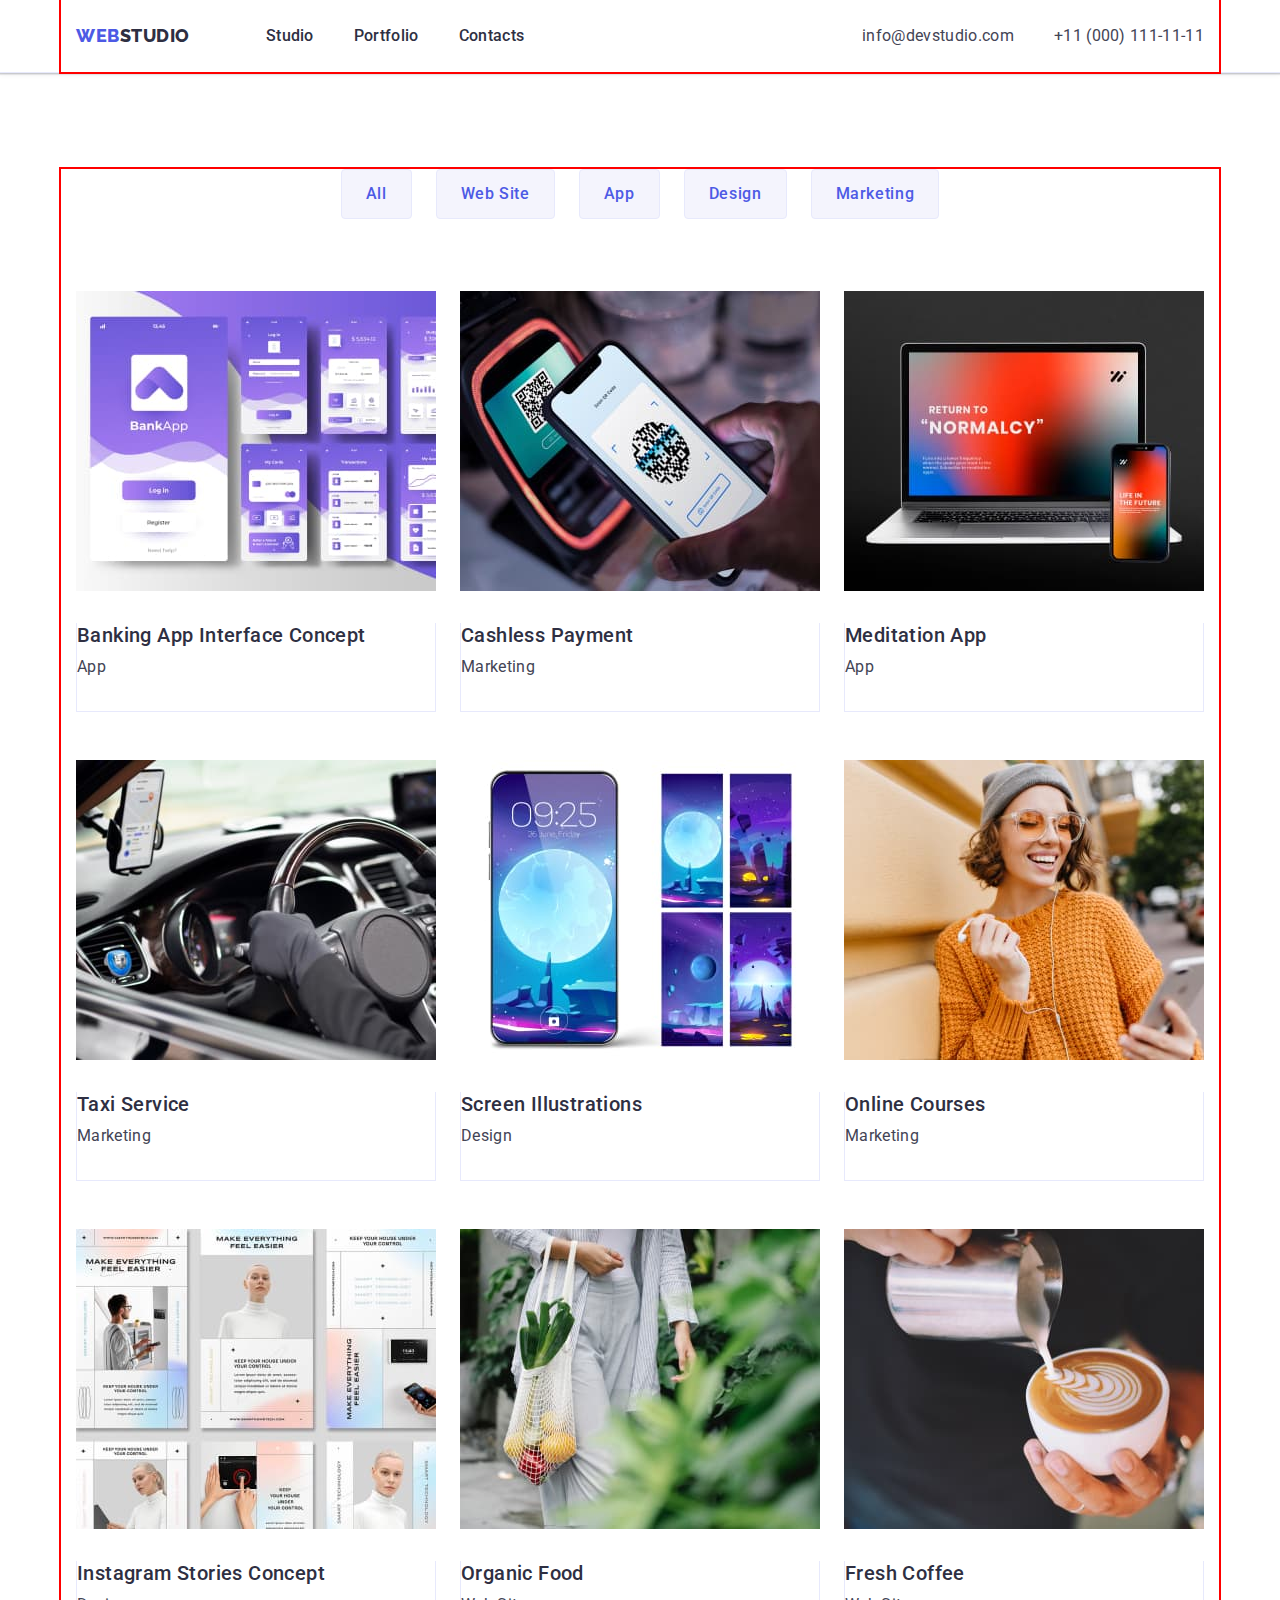
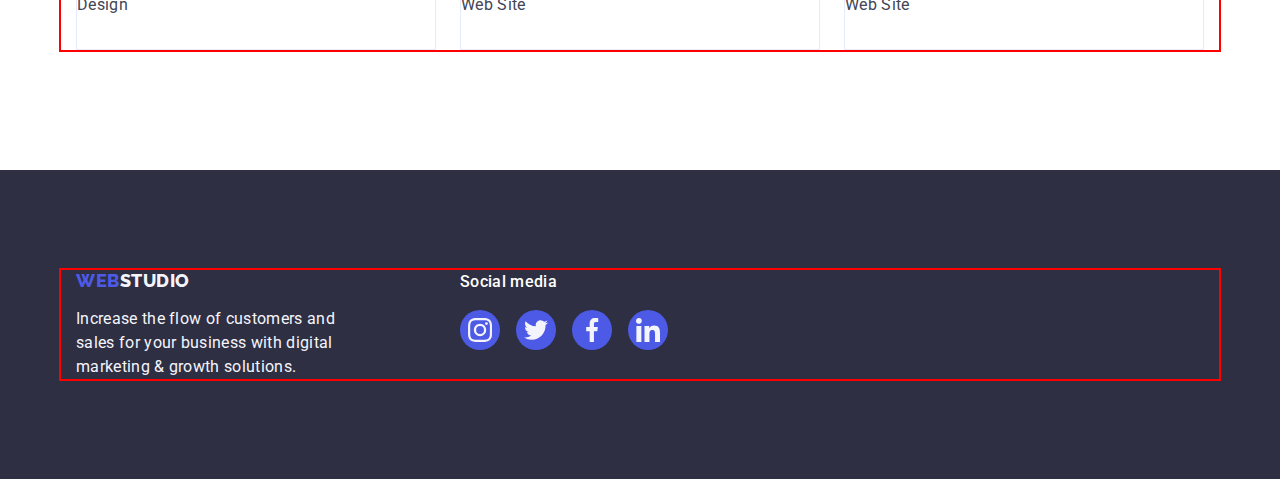
==== portfolio.html @ 04962549 "Initial commit" ====
<!DOCTYPE html>
<html lang="en">
  <head>
    <meta charset="UTF-8" />
    <meta http-equiv="X-UA-Compatible" content="IE=edge" />
    <meta name="viewport" content="width=device-width, initial-scale=1.0" />
    <title>Portfolio</title>
    <link
      rel="stylesheet"
      href="https://cdnjs.cloudflare.com/ajax/libs/modern-normalize/1.1.0/modern-normalize.min.css"
    />
    <link rel="stylesheet" href="./css/style.css" />
    <link rel="preconnect" href="https://fonts.googleapis.com" />
    <link rel="preconnect" href="https://fonts.gstatic.com" crossorigin />
    <link
      href="https://fonts.googleapis.com/css2?family=Raleway:wght@800&family=Roboto:wght@400;500;700;900&display=swap"
      rel="stylesheet"
    />
  </head>

  <body>
    <header class="heder-style">
      <div class="heder-container container">
        <nav class="nav">
          <a class="logo link" href="./index.html">Web<span class="logo-part-top">Studio</span></a>
          <ul class="nav-list list">
            <li><a class="list-items link" href="./index.html">Studio</a></li>
            <li>
              <a class="list-items link" href="./portfolio.html">Portfolio</a>
            </li>
            <li><a class="list-items link" href="">Contacts</a></li>
          </ul>
        </nav>
        <address class="address">
          <ul class="addres-list list">
            <li>
              <a class="contact-inf link" href="mailto:info@devstudio.com">info@devstudio.com</a>
            </li>
            <li>
              <a class="contact-inf link" href="tel:+110001111111">+11 (000) 111-11-11</a>
            </li>
          </ul>
        </address>
      </div>
    </header>
    <main>
      <section class="portfolio-section">
        <div class="container">
          <h1 hidden>Portfolio</h1>
          <ul class="list flter-list">
            <li><button class="filter" type="button">All</button></li>
            <li><button class="filter" type="button">Web Site</button></li>
            <li><button class="filter" type="button">App</button></li>
            <li><button class="filter" type="button">Design</button></li>
            <li><button class="filter" type="button">Marketing</button></li>
          </ul>
          <ul class="list card-list-portfolio">
            <li class="card-portfolio">
              <a class="link links-portfolio" href=""
                ><img
                  width="360"
                  src="./images/banking-app.jpg"
                  alt="Image with phone App"
                />
                <div class="portfolio-items">
                  <h2 class="section-subtitle subtitle-about-work">
                    Banking App Interface Concept
                  </h2>
                  <p class="section-text text-about-work">App</p>
                </div></a
              >
            </li>
            <li class="card-portfolio">
              <a class="link links-portfolio" href=""
                ><img
                  width="360"
                  src="./images/cashless-payment.jpg"
                  alt="Phone photo"
                />
                <div class="portfolio-items">
                  <h2 class="section-subtitle subtitle-about-work">
                    Cashless Payment
                  </h2>
                  <p class="section-text text-about-work">Marketing</p>
                </div>
              </a>
            </li>
            <li class="card-portfolio">
              <a class="link links-portfolio" href=""
                ><img
                  width="360"
                  src="./images/meditation-app.jpg"
                  alt="Photo of phone and computer"
                />
                <div class="portfolio-items">
                  <h2 class="section-subtitle subtitle-about-work">
                    Meditation App
                  </h2>
                  <p class="section-text text-about-work">App</p>
                </div>
              </a>
            </li>
            <li class="card-portfolio">
              <a class="link links-portfolio" href=""
                ><img
                  width="360"
                  src="./images/taxi-service.jpg"
                  alt="Car photo"
                />
                <div class="portfolio-items">
                  <h2 class="section-subtitle subtitle-about-work">
                    Taxi Service
                  </h2>
                  <p class="section-text text-about-work">Marketing</p>
                </div></a
              >
            </li>
            <li class="card-portfolio">
              <a class="link links-portfolio" href=""
                ><img
                  width="360"
                  src="./images/screen-illustrations.jpg"
                  alt="Phone screen image"
                />
                <div class="portfolio-items">
                  <h2 class="section-subtitle subtitle-about-work">
                    Screen Illustrations
                  </h2>
                  <p class="section-text text-about-work">Design</p>
                </div></a
              >
            </li>
            <li class="card-portfolio">
              <a class="link links-portfolio" href=""
                ><img
                  width="360"
                  src="./images/online-courses.jpg"
                  alt="Picture of a girl"
                />
                <div class="portfolio-items">
                  <h2 class="section-subtitle subtitle-about-work">
                    Online Courses
                  </h2>
                  <p class="section-text text-about-work">Marketing</p>
                </div></a
              >
            </li>
            <li class="card-portfolio">
              <a class="link links-portfolio" href=""
                ><img
                  width="360"
                  src="./images/instagram-stories-concept.jpg"
                  alt="Set of images"
                />
                <div class="portfolio-items">
                  <h2 class="section-subtitle subtitle-about-work">
                    Instagram Stories Concept
                  </h2>
                  <p class="section-text text-about-work">Design</p>
                </div></a
              >
            </li>
            <li class="card-portfolio">
              <a class="link links-portfolio" href=""
                ><img
                  width="360"
                  src="./images/organic-food.jpg"
                  alt="Photo of fruit and vegetable"
                />
                <div class="portfolio-items">
                  <h2 class="section-subtitle subtitle-about-work">
                    Organic Food
                  </h2>
                  <p class="section-text text-about-work">Web Site</p>
                </div></a
              >
            </li>
            <li class="card-portfolio">
              <a class="link links-portfolio" href=""
                ><img
                  width="360"
                  src="./images/fresh-coffee.jpg"
                  alt="Photo of a coffee"
                />
                <div class="portfolio-items">
                  <h2 class="section-subtitle subtitle-about-work">
                    Fresh Coffee
                  </h2>
                  <p class="section-text text-about-work">Web Site</p>
                </div></a
              >
            </li>
          </ul>
        </div>
      </section>
    </main>
  <footer class="footer">
    <div class="container footer-section">
      <div class="left-footer">
        <a class="logo link" href="./index.html">Web<span class="logo-part-btm">Studio</span></a>
        <p class="footer-text">
          Increase the flow of customers and sales for your business with digital
          marketing & growth solutions.
        </p>
      </div>
      <div class="footer-social">
        <p class="social-text">Social media</p>
        <ul class="social-list-footer list">
          <li class="link-footer"><a class="social-link-footer" href="" target="_blank" aria-label="Instagram-icon"><svg
                class="social-icons-footer" width="24" height="24">
                <use href="./images/icons.svg#icon-instagram"></use>
              </svg></a></li>
          <li class="link-footer"><a class="social-link-footer" href="" target="_blank" aria-label="Twitter-icon"><svg
                class="social-icons-footer" width="24" height="24">
                <use href="./images/icons.svg#icon-twitter"></use>
              </svg></a></li>
          <li class="link-footer"><a class="social-link-footer" href="" target="_blank" aria-label="Facebook-icon"><svg
                class="social-icons-footer" width="24" height="24">
                <use href="./images/icons.svg#icon-facebook"></use>
              </svg></a></li>
          <li class="link-footer"><a class="social-link-footer" href="" target="_blank" aria-label="Linkedin-icon"><svg
                class="social-icons-footer" width="24" height="24">
                <use href="./images/icons.svg#icon-linkedin"></use>
              </svg></a></li>
        </ul>
      </div>
    </div>
  </footer>
  </body>
</html>
---- css/style.css ----
:root {
  --main-color: rgba(46, 47, 66, 1);
  --second-color: rgba(67, 68, 85, 1);
  --third-color: rgba(244, 244, 253, 1);
  --acent-color: rgba(77, 90, 229, 1);
  --ident--: 24px;
  --items--: 4;
}

body {
  font-family:"Roboto",sans-serif;
  color:#434455;
  background-color: white;
}
.heder-style {
  border-bottom: 1px solid #e7e9fc;
  box-shadow: 0px 2px 1px rgba(46, 47, 66, 0.08), 0px 1px 1px rgba(46, 47, 66, 0.16), 0px 1px 6px rgba(46, 47, 66, 0.08);
}

h1,
h2,
h3,
h4,
h5,
h6,
p {
  margin: 0;
}
img {
  display: block;
  max-width: 100%;
  height: auto;
}

button {
  cursor: pointer;
  border: none;
  border-radius: 4px;
}

ul,
ol {
  list-style: none;
  margin: o;
  padding-left: 0;
}

a {
  text-decoration: none;
}
/* -- Navigation -- */
.list-items {
  font-family: 'Roboto';
  font-style: normal;
  font-weight: 500;
  font-size: 16px;
  line-height: 1.5;
  letter-spacing: 0.02em;
  color: var(--main-color);
  padding: 24px 0;
  display: block;
}

.link {
    text-decoration: none;
}

.logo {
  font-family:"Raleway",sans-serif;
  font-weight: 800;
  font-size: 18px;
  line-height: 1.17;
  letter-spacing: 0.03em;
  text-transform: uppercase;
  color: var(--acent-color);
  margin-right: 76px;
}
.logo:hover,
.logo:focus {
  color: rgba(64, 75, 191, 1);
}

.logo-part-top {
  color:var(--main-color);
}
.logo-part-btm{
  color:#f4f4fd;
}
.footer {
padding: 100px 0;
background-color: #2e2f42;
}


.list {
    list-style: none;
    display: flex;
    padding-left: 0;
    margin: 0;
}
.list-items:hover,
.list-items:focus {
  color: rgba(64, 75, 191, 1);
}

.address {
    font-style: normal;
}

.nav {
margin-right: auto;
display: flex;
align-items: center;
}

.addres-list {
  display: flex;
  align-items: center;
  gap:  40px;
}

.contact-inf {
  font-family: 'Roboto';
  font-style: normal;
  font-weight: 400;
  font-size: 16px;
  line-height: 1.5;
  letter-spacing: 0.02em;
  color: var(--second-color);
  padding: 24px 0;
}
.contact-inf:hover,
.contact-inf:focus {
  color: rgba(64, 75, 191, 1);
}

/* --Main part: First section --- */

.main-title {
  max-width: 496px;
  font-size: 56px;
  line-height: 1.07;
  text-align: center;
  letter-spacing: 0.02em;
  color:#ffffff;
  margin-left: auto;
  margin-right: auto;
  margin-bottom: 48px;
  

}

.main-btn {
  display: block;
  background-color: #4D5AE5;
  font-family: "Roboto", sans-serif;
  color:#ffffff;
  box-shadow: 0px 4px 4px rgba(0, 0, 0, 0.15);
  font-weight: 500;
  font-size: 16px;
  line-height: 1.5;
  letter-spacing: 0.04em;
  min-width: 169px;
  padding: 16px 32px;
  border-radius: 4px;
  border: none;
  margin-left: auto;
  margin-right: auto;
  cursor: pointer;
}
.main-btn:focus,
.main-btn:hover {
    background-color: #404BBF;
    cursor: pointer;
}

.work {
  padding-top: 0;
}

/* --Main part: Second section-- */

.section-title {
  font-weight: 700;
  font-size: 36px;
  line-height: 1.11;
  text-align: center;
  text-transform: capitalize;
  letter-spacing: 0.02em;
  color: var(--main-color);
  margin-bottom: 72px;
}

.section-subtitle {
  font-weight: 500;
  font-size: 20px;
  line-height: 1.2;
  letter-spacing: 0.02em;
  color:#2e2f42;
}

.section-text {
  font-weight: 400;
  font-size: 16px;
  line-height: 1.5;
  letter-spacing: 0.02em;
  color:#434455;
  margin: 0px;
}

.sectio-third {
  background-color: rgba(244, 244, 253, 1);
}

.logo-footer {
  font-family: 'Raleway';
  font-style: normal;
  font-weight: 800;
  font-size: 18px;
  line-height: 1.2;
  color: var(--third-color);
}
/* Portfolio details */

.filter {
  font-family: "Roboto", sans-serif;
  font-weight: 500;
  font-size: 16px;
  line-height: 1.5;
  letter-spacing: 0.04em;
  color: var(--acent-color);
  cursor: pointer;
  background-color: #F4F4FD;
  cursor: pointer;
  border-radius: 4px;
  padding: 12px 24px;
  border: 1px solid #e7e9fc
}
.flter-list {
  display: flex;
  gap: 24px;
  justify-content: center;
  margin-bottom: 72px

}


.filter:hover,
.filter:focus {
  color: rgba(255, 255, 255, 1);
  background: #404BBF;
    box-shadow: 0px 3px 1px rgba(0, 0, 0, 0.1), 0px 2px 1px rgba(0, 0, 0, 0.08), 0px 2px 2px rgba(0, 0, 0, 0.12);
}

.photo-acent{
  background-color: #FFFFFF;
}

.logo-part-btm {
  color: #f4f4fd;
}

.container
{
  width: 1158px; ;
  outline: 2px solid red;
  margin: 0 auto;
  padding: 0 15px;
}

.heder-container {
  display: flex;
  align-items: center;
}

.section {
  padding: 120px 0px;
}

.subtitle-about-us {
  margin-bottom: 8px;
  margin-top: 8px;
}

.text-about-us {
  width: 264px;

}

.doing-images {
  box-sizing: border-box;
  gap: 24px;
}

.doing-title {
  margin-bottom: 72px;
  --items--: 3;
}

.card-set {
  display: flex;
  flex-wrap: wrap;
  gap: 24px;
}

.card-set-item {
  flex-basis: calc((100% - 24) / 4);
  border-radius: 0px 0px 4px 4px;
}
.work-card {
  background-color: rgba(255, 255, 255, 1);
  box-shadow: 0px 1px 6px rgba(46, 47, 66, 0.08), 0px 1px 1px rgba(46, 47, 66, 0.16), 0px 2px 1px rgba(46, 47, 66, 0.08);
}

.card-list {
  display: flex;
  flex-wrap: wrap;
  gap: 24px;
}
.card-list-item {
  flex-basis: calc((100% - 24) / 4);
  border-radius: 0px 0px 4px 4px;
}

.name-of-hero {
  margin-bottom: 8px;
  text-align: center;
}
.hero-job {
  text-align: center;
  margin-bottom: 8px;
}
.work-position {
  padding: 32px 0;
}

.subtitle-about-work {
  margin-bottom: 8px;
  margin-top: 32px;
}
.text-about-work {
  margin-bottom: 32px;
}

.logo-footer {
  display: inline-block;
  margin-bottom: 16px;
}

.portfolio-section {
  padding: 96px 0 120px;
}

.card-list-portfolio {
  display: flex;
  flex-wrap: wrap;
  column-gap: 24px;
  row-gap: 48px;
}

.card-portfolio {
  width: calc((100% - 48px) / 3);
}

.card-portfolio:hover,
.card-portfolio:focus {
  box-shadow: 0px 1px 6px rgba(46, 47, 66, 0.08), 0px 1px 1px rgba(46, 47, 66, 0.16), 0px 2px 1px rgba(46, 47, 66, 0.08);
}

.portfolio-items {
  /* padding: 32px 16px; */
  border: 1px solid #e7e9fc;
  border-top: none;
  margin: 32 0;
}

.first-sec {
  padding: 188px 0;
  background-color: #2e2f42;
  background-image: linear-gradient(rgba(46, 47, 66, 0.7), rgba(46, 47, 66, 0.7)), url(../images/background-image.jpg);
  background-repeat: no-repeat;
  background-position: center;
  background-size: cover;
  max-width: 1440px;
  height: 600px;
}
.nav-list {
  display: flex;
  gap: 40px;
}

.social-list {
  display: flex;
  list-style: none;
  gap: 24px;
  justify-content: center;
  align-items: center;
}
.social-icons{
fill: rgba(244, 244, 253, 1);
}

.social-link {
  display: flex;
  align-items: center;
  justify-content: center;
  width: 40px;
  height: 40px;
  background-color: rgba(77, 90, 229, 1);
  border-radius: 50%;
}
.social-link:hover,
.social-link:focus {
  background-color: rgba(64, 75, 191, 1);
}
.aboutus-card {
  display: flex;
  justify-content: center;
  align-items: center;
  width: 264px;
  height: 112px;
  background-color: rgba(244, 244, 253, 1);
  border-radius:4px;
  margin-bottom: 8px;
}

.partner-list {
  gap: 24px;
}

.partner-item {
  /* display: flex;
  justify-content: center;
    align-items: center;
  border: 1px solid #8E8F99;
    border-radius: 4px; */
    width: 168px;
    height: 88px;
    /* gap: 24px; */
}

.partner-logo {
fill: currentColor;
}

.partner-item:hover .partner-logo,
.partner-item:focus .partner-logo {
  fill: rgba(64, 75, 191, 1);
}
.footer-section {
  display: flex;
  align-items: baseline;
}
.social-list-footer {
display: flex;
gap: 16px;
}

.link-footer {
  width: 40px;
  height: 40px;
}
.social-link-footer {
  display: flex;
  justify-content: center;
  align-items: center;
fill: rgba(244, 244, 253, 1);
background-color:#4d5ae5;
width: 100%;
height: 100%;
border-radius: 50%;
}

.social-link-footer:hover,
.social-link-footer:focus{
  background-color: #31d0aa;
}

.left-footer {
  margin-right: 120px;
}

.links-portfolio {
  display: block;
}

.links-portfolio:hover,
.links-portfolio:focus {
  box-shadow:0px 1px 6px rgba(46, 47, 66, 0.08),
    0px 1px 1px rgba(46, 47, 66, 0.16),
    0px 2px 1px rgba(46, 47, 66, 0.08);
}
.custumers-title {
  line-height: 1.1
}

.partner-link {
  width: 100%;
  height: 100%;
  border: 1px solid #8e8f99;
  border-radius: 4px;
  display: flex;
  justify-content: center;
  align-items: center;
  color: #8e8f99;
}

.partner-link:hover,
.partner-link:focus {
  border-color: #404bbf;
  color: #404bbf;
}
.footer-text {
  font-weight: 400;
  font-size: 16px;
  line-height: 1.5;
  letter-spacing: 0.02em;
  color: var(--third-color);
  width: 264px;
  margin: 0;
  margin-top: 16px;
}
.social-text {
  font-weight: 500;
  font-size: 16px;
  line-height: 1.5;
  letter-spacing: 0.02em;
  color: #FFFFFF;
  margin: 0;
  margin-bottom: 16px;
}
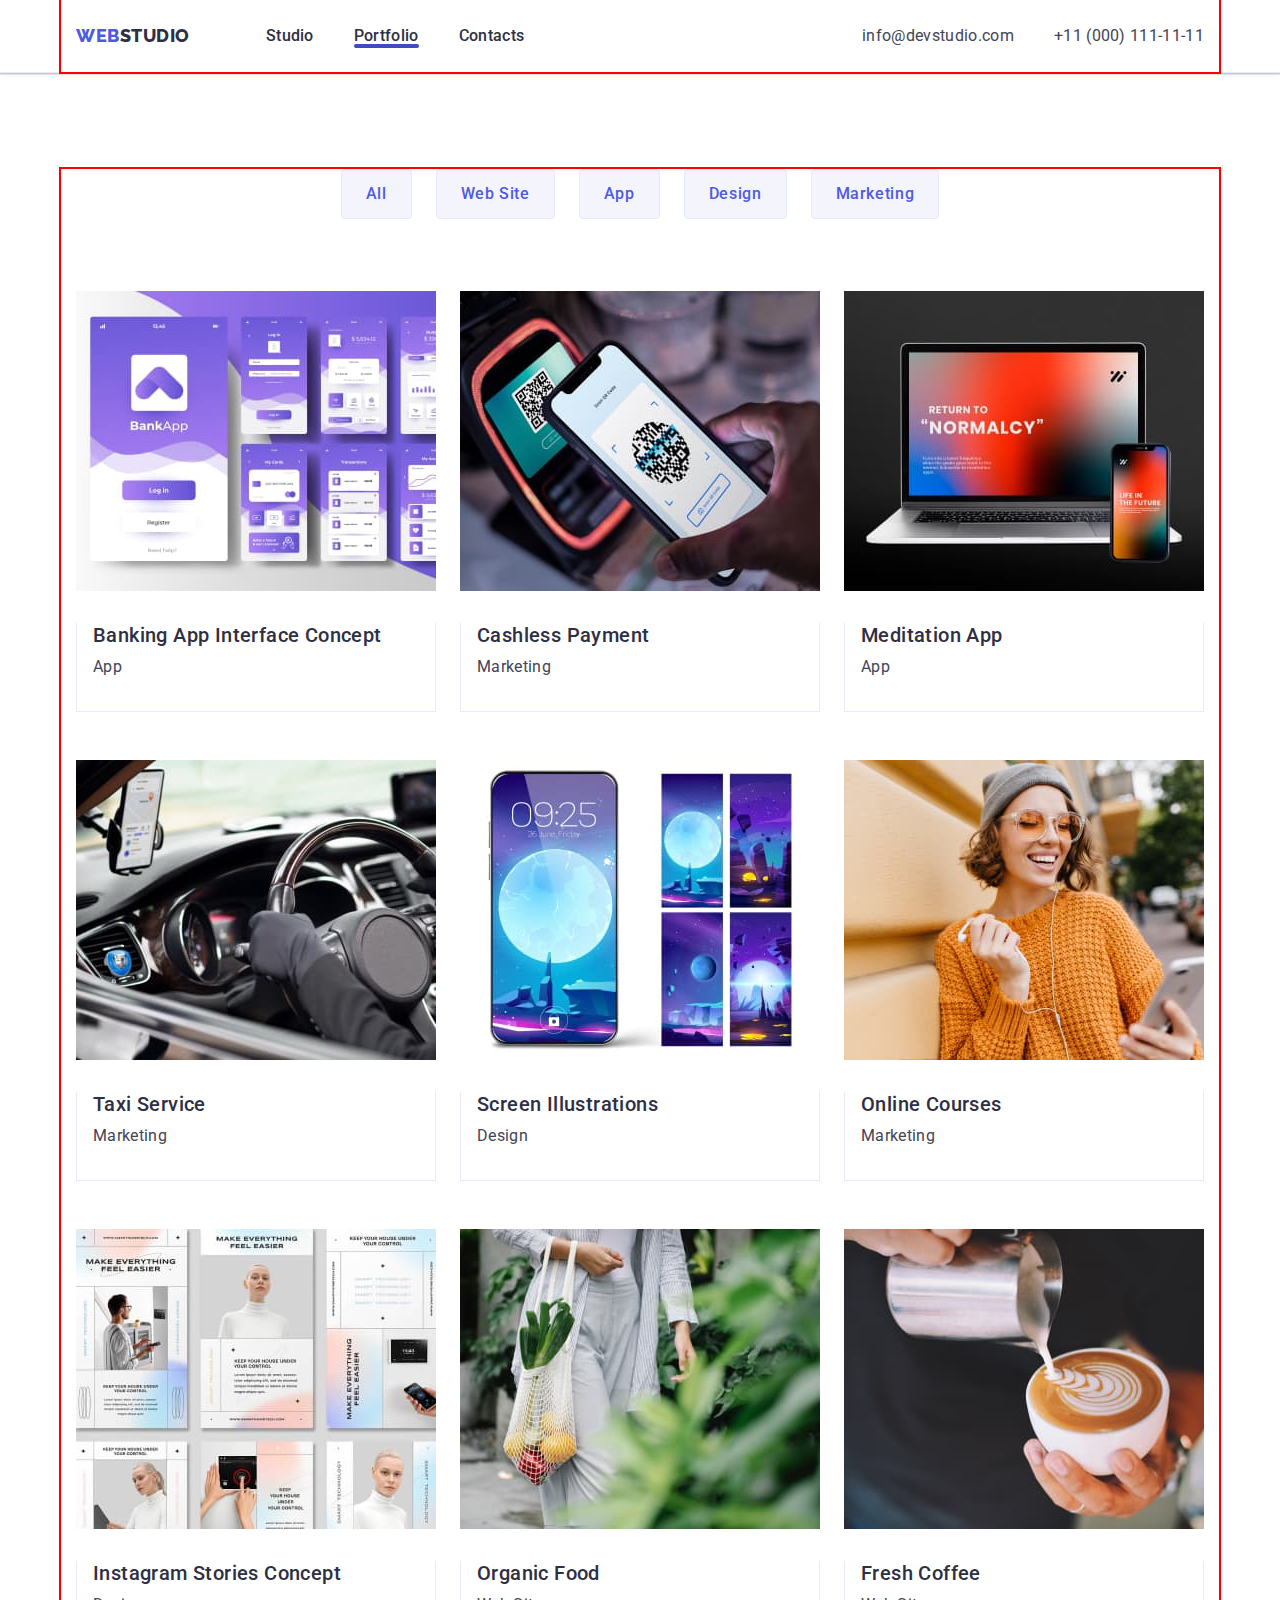
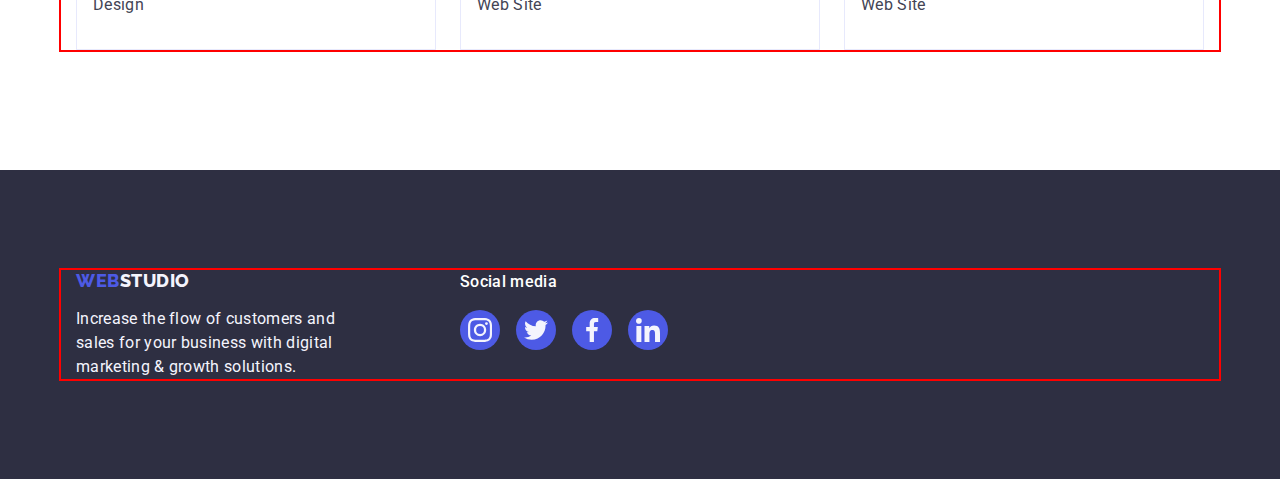
==== commit c25c1532: "Homework" ====
--- a/portfolio.html
+++ b/portfolio.html
@@ -1,199 +1,232 @@
 <!DOCTYPE html>
 <html lang="en">
-  <head>
-    <meta charset="UTF-8" />
-    <meta http-equiv="X-UA-Compatible" content="IE=edge" />
-    <meta name="viewport" content="width=device-width, initial-scale=1.0" />
-    <title>Portfolio</title>
-    <link
-      rel="stylesheet"
-      href="https://cdnjs.cloudflare.com/ajax/libs/modern-normalize/1.1.0/modern-normalize.min.css"
-    />
-    <link rel="stylesheet" href="./css/style.css" />
-    <link rel="preconnect" href="https://fonts.googleapis.com" />
-    <link rel="preconnect" href="https://fonts.gstatic.com" crossorigin />
-    <link
-      href="https://fonts.googleapis.com/css2?family=Raleway:wght@800&family=Roboto:wght@400;500;700;900&display=swap"
-      rel="stylesheet"
-    />
-  </head>
 
-  <body>
-    <header class="heder-style">
-      <div class="heder-container container">
-        <nav class="nav">
-          <a class="logo link" href="./index.html">Web<span class="logo-part-top">Studio</span></a>
-          <ul class="nav-list list">
-            <li><a class="list-items link" href="./index.html">Studio</a></li>
-            <li>
-              <a class="list-items link" href="./portfolio.html">Portfolio</a>
-            </li>
-            <li><a class="list-items link" href="">Contacts</a></li>
-          </ul>
-        </nav>
-        <address class="address">
-          <ul class="addres-list list">
-            <li>
-              <a class="contact-inf link" href="mailto:info@devstudio.com">info@devstudio.com</a>
-            </li>
-            <li>
-              <a class="contact-inf link" href="tel:+110001111111">+11 (000) 111-11-11</a>
-            </li>
-          </ul>
-        </address>
-      </div>
-    </header>
-    <main>
-      <section class="portfolio-section">
-        <div class="container">
-          <h1 hidden>Portfolio</h1>
-          <ul class="list flter-list">
-            <li><button class="filter" type="button">All</button></li>
-            <li><button class="filter" type="button">Web Site</button></li>
-            <li><button class="filter" type="button">App</button></li>
-            <li><button class="filter" type="button">Design</button></li>
-            <li><button class="filter" type="button">Marketing</button></li>
-          </ul>
-          <ul class="list card-list-portfolio">
-            <li class="card-portfolio">
-              <a class="link links-portfolio" href=""
-                ><img
-                  width="360"
-                  src="./images/banking-app.jpg"
-                  alt="Image with phone App"
-                />
-                <div class="portfolio-items">
-                  <h2 class="section-subtitle subtitle-about-work">
-                    Banking App Interface Concept
-                  </h2>
-                  <p class="section-text text-about-work">App</p>
-                </div></a
-              >
-            </li>
-            <li class="card-portfolio">
-              <a class="link links-portfolio" href=""
-                ><img
-                  width="360"
+<head>
+  <meta charset="UTF-8" />
+  <meta http-equiv="X-UA-Compatible" content="IE=edge" />
+  <meta name="viewport" content="width=device-width, initial-scale=1.0" />
+  <title>Portfolio</title>
+  <link rel="stylesheet"
+    href="https://cdnjs.cloudflare.com/ajax/libs/modern-normalize/1.1.0/modern-normalize.min.css" />
+  <link rel="stylesheet" href="./css/style.css" />
+  <link rel="preconnect" href="https://fonts.googleapis.com" />
+  <link rel="preconnect" href="https://fonts.gstatic.com" crossorigin />
+  <link href="https://fonts.googleapis.com/css2?family=Raleway:wght@800&family=Roboto:wght@400;500;700;900&display=swap"
+    rel="stylesheet" />
+</head>
+
+<body>
+  <header class="heder-style">
+    <div class="heder-container container">
+      <nav class="nav">
+        <a class="logo link" href="./index.html">Web<span class="logo-part-top">Studio</span></a>
+        <ul class="nav-list list">
+          <li class="heder-nav"><a class="list-items link nav-list-item" href="./index.html">Studio</a></li>
+          <li class="heder-nav">
+            <!DOCTYPE html>
+            <a class="list-items link nav-list-item active" href="./portfolio.html">Portfolio</a>
+          </li>
+          <li class="heder-nav"><a class="list-items link nav-list-item" href="">Contacts</a></li>
+        </ul>
+      </nav>
+      <address class="address">
+        <ul class="addres-list list">
+          <li>
+            <a class="contact-inf link" href="mailto:info@devstudio.com">info@devstudio.com</a>
+          </li>
+          <li>
+            <a class="contact-inf link" href="tel:+110001111111">+11 (000) 111-11-11</a>
+          </li>
+        </ul>
+      </address>
+    </div>
+  </header>
+  <main>
+    <section class="portfolio-section">
+      <div class="container">
+        <h1 hidden>Portfolio</h1>
+        <ul class="list flter-list">
+          <li><button class="filter" type="button">All</button></li>
+          <li><button class="filter" type="button">Web Site</button></li>
+          <li><button class="filter" type="button">App</button></li>
+          <li><button class="filter" type="button">Design</button></li>
+          <li><button class="filter" type="button">Marketing</button></li>
+        </ul>
+        <ul class="list card-list-portfolio">
+          <li class="card-portfolio">
+            <div class="portfolio-thumb">
+                <a class="link links-portfolio"
+                   href=""><img width="360"
+                   src="./images/banking-app.jpg"
+                   alt="Image with phone App" />
+                <div class="overlay">
+                  <p class="overlay-text">14 Stylish and User-Friendly App Design Concepts · Task Manager App · Calorie
+                    Tracker App · Exotic Fruit Ecommerce App · Cloud Storage App</p>
+                </div>
+            </div>
+            <div class="portfolio-items">
+              <h2 class="section-subtitle subtitle-about-work">
+                Banking App Interface Concept
+              </h2>
+              <p class="section-text text-about-work">App</p>
+            </div></a>
+          </li>
+          <li class="card-portfolio">
+            <div class="portfolio-thumb">
+            <a class="link links-portfolio"
+                  href=""><img width="360"
                   src="./images/cashless-payment.jpg"
-                  alt="Phone photo"
-                />
-                <div class="portfolio-items">
-                  <h2 class="section-subtitle subtitle-about-work">
-                    Cashless Payment
-                  </h2>
-                  <p class="section-text text-about-work">Marketing</p>
-                </div>
-              </a>
-            </li>
-            <li class="card-portfolio">
-              <a class="link links-portfolio" href=""
-                ><img
-                  width="360"
-                  src="./images/meditation-app.jpg"
-                  alt="Photo of phone and computer"
-                />
-                <div class="portfolio-items">
-                  <h2 class="section-subtitle subtitle-about-work">
-                    Meditation App
-                  </h2>
-                  <p class="section-text text-about-work">App</p>
-                </div>
-              </a>
-            </li>
-            <li class="card-portfolio">
-              <a class="link links-portfolio" href=""
-                ><img
-                  width="360"
-                  src="./images/taxi-service.jpg"
-                  alt="Car photo"
-                />
-                <div class="portfolio-items">
-                  <h2 class="section-subtitle subtitle-about-work">
-                    Taxi Service
-                  </h2>
-                  <p class="section-text text-about-work">Marketing</p>
-                </div></a
-              >
-            </li>
-            <li class="card-portfolio">
-              <a class="link links-portfolio" href=""
-                ><img
-                  width="360"
-                  src="./images/screen-illustrations.jpg"
-                  alt="Phone screen image"
-                />
-                <div class="portfolio-items">
-                  <h2 class="section-subtitle subtitle-about-work">
-                    Screen Illustrations
-                  </h2>
-                  <p class="section-text text-about-work">Design</p>
-                </div></a
-              >
-            </li>
-            <li class="card-portfolio">
-              <a class="link links-portfolio" href=""
-                ><img
-                  width="360"
-                  src="./images/online-courses.jpg"
-                  alt="Picture of a girl"
-                />
-                <div class="portfolio-items">
-                  <h2 class="section-subtitle subtitle-about-work">
-                    Online Courses
-                  </h2>
-                  <p class="section-text text-about-work">Marketing</p>
-                </div></a
-              >
-            </li>
-            <li class="card-portfolio">
-              <a class="link links-portfolio" href=""
-                ><img
-                  width="360"
-                  src="./images/instagram-stories-concept.jpg"
-                  alt="Set of images"
-                />
-                <div class="portfolio-items">
-                  <h2 class="section-subtitle subtitle-about-work">
-                    Instagram Stories Concept
-                  </h2>
-                  <p class="section-text text-about-work">Design</p>
-                </div></a
-              >
-            </li>
-            <li class="card-portfolio">
-              <a class="link links-portfolio" href=""
-                ><img
-                  width="360"
-                  src="./images/organic-food.jpg"
-                  alt="Photo of fruit and vegetable"
-                />
-                <div class="portfolio-items">
-                  <h2 class="section-subtitle subtitle-about-work">
-                    Organic Food
-                  </h2>
-                  <p class="section-text text-about-work">Web Site</p>
-                </div></a
-              >
-            </li>
-            <li class="card-portfolio">
-              <a class="link links-portfolio" href=""
-                ><img
-                  width="360"
-                  src="./images/fresh-coffee.jpg"
-                  alt="Photo of a coffee"
-                />
-                <div class="portfolio-items">
-                  <h2 class="section-subtitle subtitle-about-work">
-                    Fresh Coffee
-                  </h2>
-                  <p class="section-text text-about-work">Web Site</p>
-                </div></a
-              >
-            </li>
-          </ul>
-        </div>
-      </section>
-    </main>
+                  alt="Phone photo" />
+              <div class="overlay">
+                <p class="overlay-text">14 Stylish and User-Friendly App Design Concepts · Task Manager App · Calorie
+                  Tracker App · Exotic Fruit Ecommerce App · Cloud Storage App</p>
+              </div>
+      </div>
+      <div class="portfolio-items">
+        <h2 class="section-subtitle subtitle-about-work">
+          Cashless Payment
+        </h2>
+        <p class="section-text text-about-work">Marketing</p>
+      </div>
+      </a>
+      </li>
+      <li class="card-portfolio">
+        <div class="portfolio-thumb">
+        <a class="link links-portfolio"
+             href=""><img width="360"
+             src="./images/meditation-app.jpg"
+             alt="Photo of phone and computer" />
+          <div class="overlay">
+            <p class="overlay-text">14 Stylish and User-Friendly App Design Concepts · Task Manager App · Calorie
+              Tracker App · Exotic Fruit Ecommerce App · Cloud Storage App</p>
+          </div>
+          </div>
+          <div class="portfolio-items">
+            <h2 class="section-subtitle subtitle-about-work">
+              Meditation App
+            </h2>
+            <p class="section-text text-about-work">App</p>
+          </div>
+        </a>
+      </li>
+      <li class="card-portfolio">
+        <div class="portfolio-thumb">
+        <a class="link links-portfolio"
+            href=""><img width="360"
+            src="./images/taxi-service.jpg"
+            alt="Car photo" />
+          <div class="overlay">
+            <p class="overlay-text">14 Stylish and User-Friendly App Design Concepts · Task Manager App · Calorie
+              Tracker App · Exotic Fruit Ecommerce App · Cloud Storage App</p>
+          </div>
+          </div>
+          <div class="portfolio-items">
+            <h2 class="section-subtitle subtitle-about-work">
+              Taxi Service
+            </h2>
+            <p class="section-text text-about-work">Marketing</p>
+          </div>
+        </a>
+      </li>
+      <li class="card-portfolio">
+        <div class="portfolio-thumb">
+        <a class="link links-portfolio"
+            href=""><img width="360"
+            src="./images/screen-illustrations.jpg"
+            alt="Phone screen image" />
+          <div class="overlay">
+            <p class="overlay-text">14 Stylish and User-Friendly App Design Concepts · Task Manager App · Calorie
+              Tracker App · Exotic Fruit Ecommerce App · Cloud Storage App</p>
+          </div>
+          </div>
+          <div class="portfolio-items">
+            <h2 class="section-subtitle subtitle-about-work">
+              Screen Illustrations
+            </h2>
+            <p class="section-text text-about-work">Design</p>
+          </div>
+        </a>
+      </li>
+      <li class="card-portfolio">
+        <div class="portfolio-thumb">
+        <a class="link links-portfolio"
+            href=""><img width="360"
+            src="./images/online-courses.jpg"
+            alt="Picture of a girl" />
+          <div class="overlay">
+            <p class="overlay-text">14 Stylish and User-Friendly App Design Concepts · Task Manager App · Calorie
+              Tracker App · Exotic Fruit Ecommerce App · Cloud Storage App</p>
+          </div>
+          </div>
+          <div class="portfolio-items">
+            <h2 class="section-subtitle subtitle-about-work">
+              Online Courses
+            </h2>
+            <p class="section-text text-about-work">Marketing</p>
+          </div>
+        </a>
+      </li>
+      <li class="card-portfolio">
+        <div class="portfolio-thumb">
+        <a class="link links-portfolio"
+            href=""><img width="360"
+            src="./images/instagram-stories-concept.jpg"
+            alt="Set of images" />
+          <div class="overlay">
+            <p class="overlay-text">14 Stylish and User-Friendly App Design Concepts · Task Manager App · Calorie
+              Tracker App · Exotic Fruit Ecommerce App · Cloud Storage App</p>
+          </div>
+          </div>
+          <div class="portfolio-items">
+            <h2 class="section-subtitle subtitle-about-work">
+              Instagram Stories Concept
+            </h2>
+            <p class="section-text text-about-work">Design</p>
+          </div>
+        </a>
+      </li>
+      <li class="card-portfolio">
+        <div class="portfolio-thumb">
+        <a class="link links-portfolio"
+            href=""><img width="360"
+            src="./images/organic-food.jpg"
+            alt="Photo of fruit and vegetable" />
+          <div class="overlay">
+            <p class="overlay-text">14 Stylish and User-Friendly App Design Concepts · Task Manager App · Calorie
+              Tracker App · Exotic Fruit Ecommerce App · Cloud Storage App</p>
+          </div>
+          </div>
+          <div class="portfolio-items">
+            <h2 class="section-subtitle subtitle-about-work">
+              Organic Food
+            </h2>
+            <p class="section-text text-about-work">Web Site</p>
+          </div>
+        </a>
+      </li>
+      <li class="card-portfolio">
+        <div class="portfolio-thumb">
+        <a class="link links-portfolio"
+            href=""><img width="360"
+            src="./images/fresh-coffee.jpg"
+            alt="Photo of a coffee" />
+          <div class="overlay">
+            <p class="overlay-text">14 Stylish and User-Friendly App Design Concepts · Task Manager App · Calorie
+              Tracker App · Exotic Fruit Ecommerce App · Cloud Storage App</p>
+          </div>
+          </div>
+          <div class="portfolio-items">
+            <h2 class="section-subtitle subtitle-about-work">
+              Fresh Coffee
+            </h2>
+            <p class="section-text text-about-work">Web Site</p>
+          </div>
+        </a>
+      </li>
+      </ul>
+      </div>
+    </section>
+  </main>
   <footer class="footer">
     <div class="container footer-section">
       <div class="left-footer">
@@ -226,5 +259,6 @@
       </div>
     </div>
   </footer>
-  </body>
-</html>
+</body>
+
+</html>--- a/css/style.css
+++ b/css/style.css
@@ -5,6 +5,11 @@
   --acent-color: rgba(77, 90, 229, 1);
   --ident--: 24px;
   --items--: 4;
+  
+  /* Animation */
+  --animation-time: 250ms;
+  --transition-timing: cubic-bezier(0.4, 0, 0.2, 1);
+
 }
 
 body {
@@ -48,6 +53,10 @@
 a {
   text-decoration: none;
 }
+
+.section {
+  padding: 120px 0px;
+}
 /* -- Navigation -- */
 .list-items {
   font-family: 'Roboto';
@@ -59,6 +68,9 @@
   color: var(--main-color);
   padding: 24px 0;
   display: block;
+  transition-property: color;
+    transition-duration: var(--animation-time);
+    transition-timing-function: var(--transition-timing);
 }
 
 .link {
@@ -74,6 +86,10 @@
   text-transform: uppercase;
   color: var(--acent-color);
   margin-right: 76px;
+
+  transition-property: color;
+  transition-duration: var(--animation-time);
+  transition-timing-function: var(--transition-timing);
 }
 .logo:hover,
 .logo:focus {
@@ -113,6 +129,27 @@
 align-items: center;
 }
 
+.heder-nav {
+  position: relative;
+}
+
+.nav-list-item::after {
+  content: "";
+  position: absolute;
+    left: 0px;
+    top: 44px;
+
+    display: block;
+    width: 100%;
+    height: 4px;
+   
+    border-radius: 2px;
+}
+
+.active::after {
+background: #404BBF;
+}
+
 .addres-list {
   display: flex;
   align-items: center;
@@ -128,6 +165,9 @@
   letter-spacing: 0.02em;
   color: var(--second-color);
   padding: 24px 0;
+  transition-property: color;
+    transition-duration: var(--animation-time);
+    transition-timing-function: var(--transition-timing);
 }
 .contact-inf:hover,
 .contact-inf:focus {
@@ -167,6 +207,9 @@
   margin-left: auto;
   margin-right: auto;
   cursor: pointer;
+  transition-property: background-color;
+  transition-duration: var(--animation-time);
+  transition-timing-function: var(--transition-timing);
 }
 .main-btn:focus,
 .main-btn:hover {
@@ -234,7 +277,11 @@
   cursor: pointer;
   border-radius: 4px;
   padding: 12px 24px;
-  border: 1px solid #e7e9fc
+  border: 1px solid #e7e9fc;
+  transition-property: color, background-color;
+    transition-duration: var(--animation-time);
+    transition-timing-function: var(--transition-timing);
+  
 }
 .flter-list {
   display: flex;
@@ -248,7 +295,7 @@
 .filter:hover,
 .filter:focus {
   color: rgba(255, 255, 255, 1);
-  background: #404BBF;
+  background-color: #404BBF;
     box-shadow: 0px 3px 1px rgba(0, 0, 0, 0.1), 0px 2px 1px rgba(0, 0, 0, 0.08), 0px 2px 2px rgba(0, 0, 0, 0.12);
 }
 
@@ -273,9 +320,6 @@
   align-items: center;
 }
 
-.section {
-  padding: 120px 0px;
-}
 
 .subtitle-about-us {
   margin-bottom: 8px;
@@ -337,9 +381,11 @@
 .subtitle-about-work {
   margin-bottom: 8px;
   margin-top: 32px;
+  margin-left: 16px;
 }
 .text-about-work {
   margin-bottom: 32px;
+  margin-left: 16px;
 }
 
 .logo-footer {
@@ -360,6 +406,9 @@
 
 .card-portfolio {
   width: calc((100% - 48px) / 3);
+  transition-property: box-shadow;
+  transition-duration: var(--animation-time);
+  transition-timing-function: var(--transition-timing);
 }
 
 .card-portfolio:hover,
@@ -383,10 +432,12 @@
   background-size: cover;
   max-width: 1440px;
   height: 600px;
+  margin: 0 auto;
 }
 .nav-list {
   display: flex;
   gap: 40px;
+  position: relative;
 }
 
 .social-list {
@@ -408,6 +459,9 @@
   height: 40px;
   background-color: rgba(77, 90, 229, 1);
   border-radius: 50%;
+  transition-property: background-color;
+  transition-duration: var(--animation-time);
+  transition-timing-function: var(--transition-timing);
 }
 .social-link:hover,
 .social-link:focus {
@@ -437,6 +491,9 @@
     width: 168px;
     height: 88px;
     /* gap: 24px; */
+    transition-property: fill;
+      transition-duration: var(--animation-time);
+      transition-timing-function: var(--transition-timing);
 }
 
 .partner-logo {
@@ -469,6 +526,9 @@
 width: 100%;
 height: 100%;
 border-radius: 50%;
+transition-property: background-color;
+  transition-duration: var(--animation-time);
+  transition-timing-function: var(--transition-timing);
 }
 
 .social-link-footer:hover,
@@ -482,6 +542,9 @@
 
 .links-portfolio {
   display: block;
+  transition-property: box-shadow;
+    transition-duration: var(--animation-time);
+    transition-timing-function: var(--transition-timing);
 }
 
 .links-portfolio:hover,
@@ -503,6 +566,9 @@
   justify-content: center;
   align-items: center;
   color: #8e8f99;
+  transition-property: border-color, color;
+    transition-duration: var(--animation-time);
+    transition-timing-function: var(--transition-timing);
 }
 
 .partner-link:hover,
@@ -530,3 +596,104 @@
   margin-bottom: 16px;
 }
 
+/* MODAL WINDOW */
+
+.backdrop {
+  position: fixed;
+  top: 0;
+  left: 0;
+
+  width: 100%;
+  height: 100%;
+
+  background-color: rgba(46, 47, 66, 0.4);
+  opacity: 1;
+  visibility: visible;
+  pointer-events: initial;
+
+  transition: opacity var(--animation-time),
+              visibility var(--animation-time);
+  /* display: none; */
+}
+
+.is-hidden {
+opacity: 0;
+visibility: hidden;
+pointer-events: none;
+
+transition-property: ;
+}
+
+.modal {
+  position: absolute;
+  left: 50%;
+  top: 50%;
+
+  width: 408px;
+  height: 584px;
+
+  transform: translate(-50%, -50%);
+
+  background: #FCFCFC;
+  box-shadow: 0px 1px 1px rgba(0, 0, 0, 0.14), 0px 1px 3px rgba(0, 0, 0, 0.12), 0px 2px 1px rgba(0, 0, 0, 0.2);
+  border-radius: 4px;
+}
+
+.modal-close-btn {
+  position: absolute;
+  top: 24px;
+  left: 360px;
+
+  display: flex;
+  justify-content: center;
+  align-items: center;
+  pad: 0;
+
+  width: 24px;
+  height: 24px;
+  background: #E7E9FC;
+  border: 1px solid rgba(0, 0, 0, 0.1);
+  border-radius: 50%;
+}
+
+.modal-close-icon {
+  fill: rgba(46, 47, 66, 1);
+}
+
+/* OVERLAY */
+.portfolio-thumb {
+  position: relative;
+  overflow: hidden;
+}
+
+.overlay {
+  position: absolute;
+    top: 0;
+    left: 0;
+    transform: translateY(100%);
+
+    width: 100%;
+    height: 100%;
+    padding: 40px 32px 164px 32px;
+    background-color: rgba(77, 90, 229, 1);
+    transition: transform var(--animation-time);
+
+}
+
+.card-portfolio:hover .overlay {
+  transform: translateY(0%);
+}
+
+.overlay-text {
+font-family: 'Roboto';
+  font-style: normal;
+  font-weight: 400;
+  font-size: 16px;
+  line-height: 24px;
+  line-height:1.5 ;
+
+
+  letter-spacing: 0.02em;
+
+  color: #F4F4FD;
+}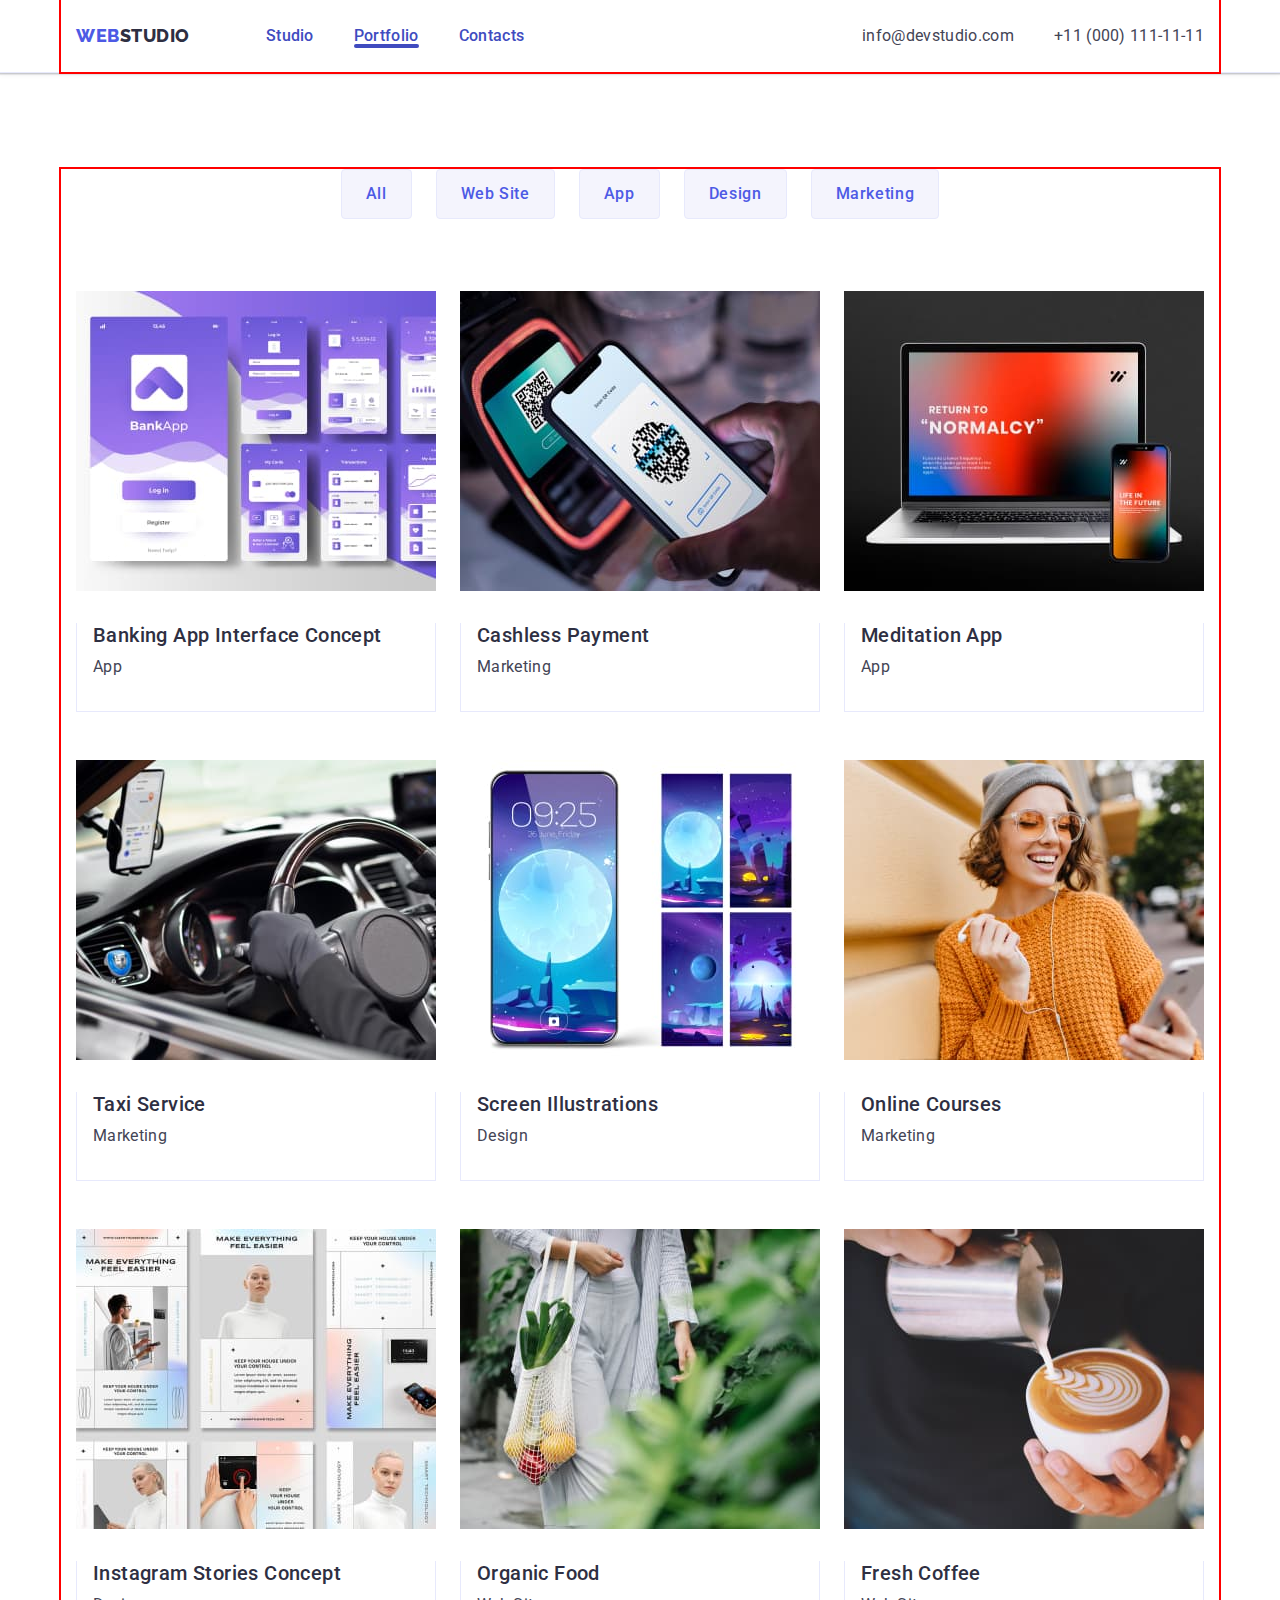
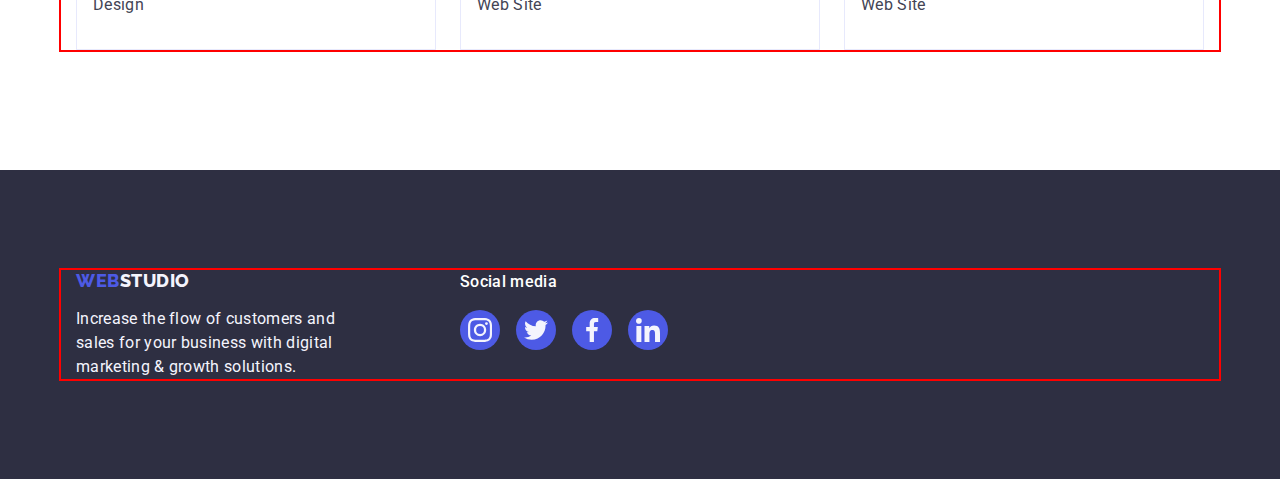
==== commit 5e3b6622: "Changes1" ====
--- a/portfolio.html
+++ b/portfolio.html
@@ -53,35 +53,29 @@
           <li><button class="filter" type="button">Marketing</button></li>
         </ul>
         <ul class="list card-list-portfolio">
-          <li class="card-portfolio">
-            <div class="portfolio-thumb">
+           <li class="card-portfolio">
                 <a class="link links-portfolio"
-                   href=""><img width="360"
+                   href="">
+                   <div class="portfolio-thumb"><img width="360"
                    src="./images/banking-app.jpg"
                    alt="Image with phone App" />
-                <div class="overlay">
                   <p class="overlay-text">14 Stylish and User-Friendly App Design Concepts · Task Manager App · Calorie
-                    Tracker App · Exotic Fruit Ecommerce App · Cloud Storage App</p>
-                </div>
-            </div>
+                    Tracker App · Exotic Fruit Ecommerce App · Cloud Storage App</p></div>
             <div class="portfolio-items">
               <h2 class="section-subtitle subtitle-about-work">
                 Banking App Interface Concept
               </h2>
               <p class="section-text text-about-work">App</p>
             </div></a>
-          </li>
-          <li class="card-portfolio">
-            <div class="portfolio-thumb">
+           </li>
+           <li class="card-portfolio">
             <a class="link links-portfolio"
-                  href=""><img width="360"
+                  href="">
+                  <div class="portfolio-thumb"><img width="360"
                   src="./images/cashless-payment.jpg"
                   alt="Phone photo" />
-              <div class="overlay">
                 <p class="overlay-text">14 Stylish and User-Friendly App Design Concepts · Task Manager App · Calorie
-                  Tracker App · Exotic Fruit Ecommerce App · Cloud Storage App</p>
-              </div>
-      </div>
+                  Tracker App · Exotic Fruit Ecommerce App · Cloud Storage App</p></div>
       <div class="portfolio-items">
         <h2 class="section-subtitle subtitle-about-work">
           Cashless Payment
@@ -89,18 +83,15 @@
         <p class="section-text text-about-work">Marketing</p>
       </div>
       </a>
-      </li>
-      <li class="card-portfolio">
-        <div class="portfolio-thumb">
-        <a class="link links-portfolio"
-             href=""><img width="360"
+           </li>
+           <li class="card-portfolio">
+           <a class="link links-portfolio"
+             href="">
+            <div class="portfolio-thumb"><img width="360"
              src="./images/meditation-app.jpg"
              alt="Photo of phone and computer" />
-          <div class="overlay">
-            <p class="overlay-text">14 Stylish and User-Friendly App Design Concepts · Task Manager App · Calorie
-              Tracker App · Exotic Fruit Ecommerce App · Cloud Storage App</p>
-          </div>
-          </div>
+            <p class="overlay-text">14 Stylish and User-Friendly App Design Concepts · Task Manager App · Calorie
+              Tracker App · Exotic Fruit Ecommerce App · Cloud Storage App</p></div>
           <div class="portfolio-items">
             <h2 class="section-subtitle subtitle-about-work">
               Meditation App
@@ -108,18 +99,15 @@
             <p class="section-text text-about-work">App</p>
           </div>
         </a>
-      </li>
-      <li class="card-portfolio">
-        <div class="portfolio-thumb">
-        <a class="link links-portfolio"
-            href=""><img width="360"
+           </li>
+           <li class="card-portfolio">
+        <a class="link links-portfolio"
+            href="">
+            <div class="portfolio-thumb"><img width="360"
             src="./images/taxi-service.jpg"
             alt="Car photo" />
-          <div class="overlay">
-            <p class="overlay-text">14 Stylish and User-Friendly App Design Concepts · Task Manager App · Calorie
-              Tracker App · Exotic Fruit Ecommerce App · Cloud Storage App</p>
-          </div>
-          </div>
+            <p class="overlay-text">14 Stylish and User-Friendly App Design Concepts · Task Manager App · Calorie
+              Tracker App · Exotic Fruit Ecommerce App · Cloud Storage App</p></div>
           <div class="portfolio-items">
             <h2 class="section-subtitle subtitle-about-work">
               Taxi Service
@@ -127,18 +115,15 @@
             <p class="section-text text-about-work">Marketing</p>
           </div>
         </a>
-      </li>
-      <li class="card-portfolio">
-        <div class="portfolio-thumb">
-        <a class="link links-portfolio"
-            href=""><img width="360"
+           </li>
+           <li class="card-portfolio">
+        <a class="link links-portfolio"
+            href="">
+            <div class="portfolio-thumb"><img width="360"
             src="./images/screen-illustrations.jpg"
             alt="Phone screen image" />
-          <div class="overlay">
-            <p class="overlay-text">14 Stylish and User-Friendly App Design Concepts · Task Manager App · Calorie
-              Tracker App · Exotic Fruit Ecommerce App · Cloud Storage App</p>
-          </div>
-          </div>
+            <p class="overlay-text">14 Stylish and User-Friendly App Design Concepts · Task Manager App · Calorie
+              Tracker App · Exotic Fruit Ecommerce App · Cloud Storage App</p></div>
           <div class="portfolio-items">
             <h2 class="section-subtitle subtitle-about-work">
               Screen Illustrations
@@ -146,18 +131,15 @@
             <p class="section-text text-about-work">Design</p>
           </div>
         </a>
-      </li>
-      <li class="card-portfolio">
-        <div class="portfolio-thumb">
-        <a class="link links-portfolio"
-            href=""><img width="360"
+           </li>
+           <li class="card-portfolio">
+        <a class="link links-portfolio"
+            href="">
+            <div class="portfolio-thumb"><img width="360"
             src="./images/online-courses.jpg"
             alt="Picture of a girl" />
-          <div class="overlay">
-            <p class="overlay-text">14 Stylish and User-Friendly App Design Concepts · Task Manager App · Calorie
-              Tracker App · Exotic Fruit Ecommerce App · Cloud Storage App</p>
-          </div>
-          </div>
+            <p class="overlay-text">14 Stylish and User-Friendly App Design Concepts · Task Manager App · Calorie
+              Tracker App · Exotic Fruit Ecommerce App · Cloud Storage App</p></div>
           <div class="portfolio-items">
             <h2 class="section-subtitle subtitle-about-work">
               Online Courses
@@ -165,18 +147,15 @@
             <p class="section-text text-about-work">Marketing</p>
           </div>
         </a>
-      </li>
-      <li class="card-portfolio">
-        <div class="portfolio-thumb">
-        <a class="link links-portfolio"
-            href=""><img width="360"
+           </li>
+           <li class="card-portfolio">
+        <a class="link links-portfolio"
+            href="">
+            <div class="portfolio-thumb"><img width="360"
             src="./images/instagram-stories-concept.jpg"
             alt="Set of images" />
-          <div class="overlay">
-            <p class="overlay-text">14 Stylish and User-Friendly App Design Concepts · Task Manager App · Calorie
-              Tracker App · Exotic Fruit Ecommerce App · Cloud Storage App</p>
-          </div>
-          </div>
+            <p class="overlay-text">14 Stylish and User-Friendly App Design Concepts · Task Manager App · Calorie
+              Tracker App · Exotic Fruit Ecommerce App · Cloud Storage App</p></div>
           <div class="portfolio-items">
             <h2 class="section-subtitle subtitle-about-work">
               Instagram Stories Concept
@@ -184,18 +163,15 @@
             <p class="section-text text-about-work">Design</p>
           </div>
         </a>
-      </li>
-      <li class="card-portfolio">
-        <div class="portfolio-thumb">
-        <a class="link links-portfolio"
-            href=""><img width="360"
+           </li>
+           <li class="card-portfolio">
+        <a class="link links-portfolio"
+            href="">
+            <div class="portfolio-thumb"><img width="360"
             src="./images/organic-food.jpg"
             alt="Photo of fruit and vegetable" />
-          <div class="overlay">
-            <p class="overlay-text">14 Stylish and User-Friendly App Design Concepts · Task Manager App · Calorie
-              Tracker App · Exotic Fruit Ecommerce App · Cloud Storage App</p>
-          </div>
-          </div>
+            <p class="overlay-text">14 Stylish and User-Friendly App Design Concepts · Task Manager App · Calorie
+              Tracker App · Exotic Fruit Ecommerce App · Cloud Storage App</p></div>
           <div class="portfolio-items">
             <h2 class="section-subtitle subtitle-about-work">
               Organic Food
@@ -203,18 +179,15 @@
             <p class="section-text text-about-work">Web Site</p>
           </div>
         </a>
-      </li>
-      <li class="card-portfolio">
-        <div class="portfolio-thumb">
-        <a class="link links-portfolio"
-            href=""><img width="360"
+           </li>
+           <li class="card-portfolio">
+        <a class="link links-portfolio"
+            href="">
+            <div class="portfolio-thumb"><img width="360"
             src="./images/fresh-coffee.jpg"
             alt="Photo of a coffee" />
-          <div class="overlay">
-            <p class="overlay-text">14 Stylish and User-Friendly App Design Concepts · Task Manager App · Calorie
-              Tracker App · Exotic Fruit Ecommerce App · Cloud Storage App</p>
-          </div>
-          </div>
+            <p class="overlay-text">14 Stylish and User-Friendly App Design Concepts · Task Manager App · Calorie
+              Tracker App · Exotic Fruit Ecommerce App · Cloud Storage App</p></div>
           <div class="portfolio-items">
             <h2 class="section-subtitle subtitle-about-work">
               Fresh Coffee
@@ -222,11 +195,11 @@
             <p class="section-text text-about-work">Web Site</p>
           </div>
         </a>
-      </li>
-      </ul>
+           </li>
+        </ul>
       </div>
     </section>
-  </main>
+    </main>
   <footer class="footer">
     <div class="container footer-section">
       <div class="left-footer">
--- a/css/style.css
+++ b/css/style.css
@@ -129,8 +129,13 @@
 align-items: center;
 }
 
-.heder-nav {
+/* .heder-nav {
   position: relative;
+} */
+
+.nav-list-item {
+  position: relative;
+  color: #404bbf;
 }
 
 .nav-list-item::after {
@@ -142,7 +147,7 @@
     display: block;
     width: 100%;
     height: 4px;
-   
+    bottom: -1px;
     border-radius: 2px;
 }
 
@@ -278,9 +283,10 @@
   border-radius: 4px;
   padding: 12px 24px;
   border: 1px solid #e7e9fc;
-  transition-property: color, background-color;
-    transition-duration: var(--animation-time);
-    transition-timing-function: var(--transition-timing);
+  transition: color 250ms cubic-bezier(0.4, 0, 0.2, 1),
+              background-color 250ms cubic-bezier(0.4, 0, 0.2, 1),
+              border-color 250ms cubic-bezier(0.4, 0, 0.2, 1),
+              box-shadow 250ms cubic-bezier(0.4, 0, 0.2, 1);
   
 }
 .flter-list {
@@ -542,9 +548,12 @@
 
 .links-portfolio {
   display: block;
-  transition-property: box-shadow;
-    transition-duration: var(--animation-time);
-    transition-timing-function: var(--transition-timing);
+  transition: box-shadow 250ms cubic-bezier(0.4, 0, 0.2, 1);
+}
+
+.links-portfolio:hover,
+.links-portfolio: :focus {
+  transform: translateY(0%);
 }
 
 .links-portfolio:hover,
@@ -611,9 +620,8 @@
   visibility: visible;
   pointer-events: initial;
 
-  transition: opacity var(--animation-time),
-              visibility var(--animation-time);
   /* display: none; */
+  transition: opacity 250ms cubic-bezier(0.4, 0, 0.2, 1), visibility 250ms cubic-bezier(0.4, 0, 0.2, 1)
 }
 
 .is-hidden {
@@ -630,13 +638,14 @@
   top: 50%;
 
   width: 408px;
-  height: 584px;
+  min-height: 584px;
 
   transform: translate(-50%, -50%);
 
   background: #FCFCFC;
   box-shadow: 0px 1px 1px rgba(0, 0, 0, 0.14), 0px 1px 3px rgba(0, 0, 0, 0.12), 0px 2px 1px rgba(0, 0, 0, 0.2);
   border-radius: 4px;
+  transition: transform 250ms cubic-bezier(0.4, 0, 0.2, 1);
 }
 
 .modal-close-btn {
@@ -666,34 +675,36 @@
   overflow: hidden;
 }
 
-.overlay {
+/* .overlay {
   position: absolute;
     top: 0;
     left: 0;
     transform: translateY(100%);
-
     width: 100%;
     height: 100%;
-    padding: 40px 32px 164px 32px;
-    background-color: rgba(77, 90, 229, 1);
     transition: transform var(--animation-time);
 
-}
-
-.card-portfolio:hover .overlay {
+} */
+
+.portfolio-thumb:hover .overlay-text {
   transform: translateY(0%);
 }
 
 .overlay-text {
-font-family: 'Roboto';
+  position: absolute;
+  top: 0;
+  font-family: 'Roboto';
   font-style: normal;
   font-weight: 400;
   font-size: 16px;
   line-height: 24px;
   line-height:1.5 ;
-
-
-  letter-spacing: 0.02em;
-
+  letter-spacing: 0.02em;
   color: #F4F4FD;
+  background-color: #4d5ae5;
+  padding: 40px 32px;
+  height: 100%;
+  width: 100%;
+  transform: translateY(100%);
+  transition: transform 250ms cubic-bezier(0.4, 0, 0.2, 1);
 }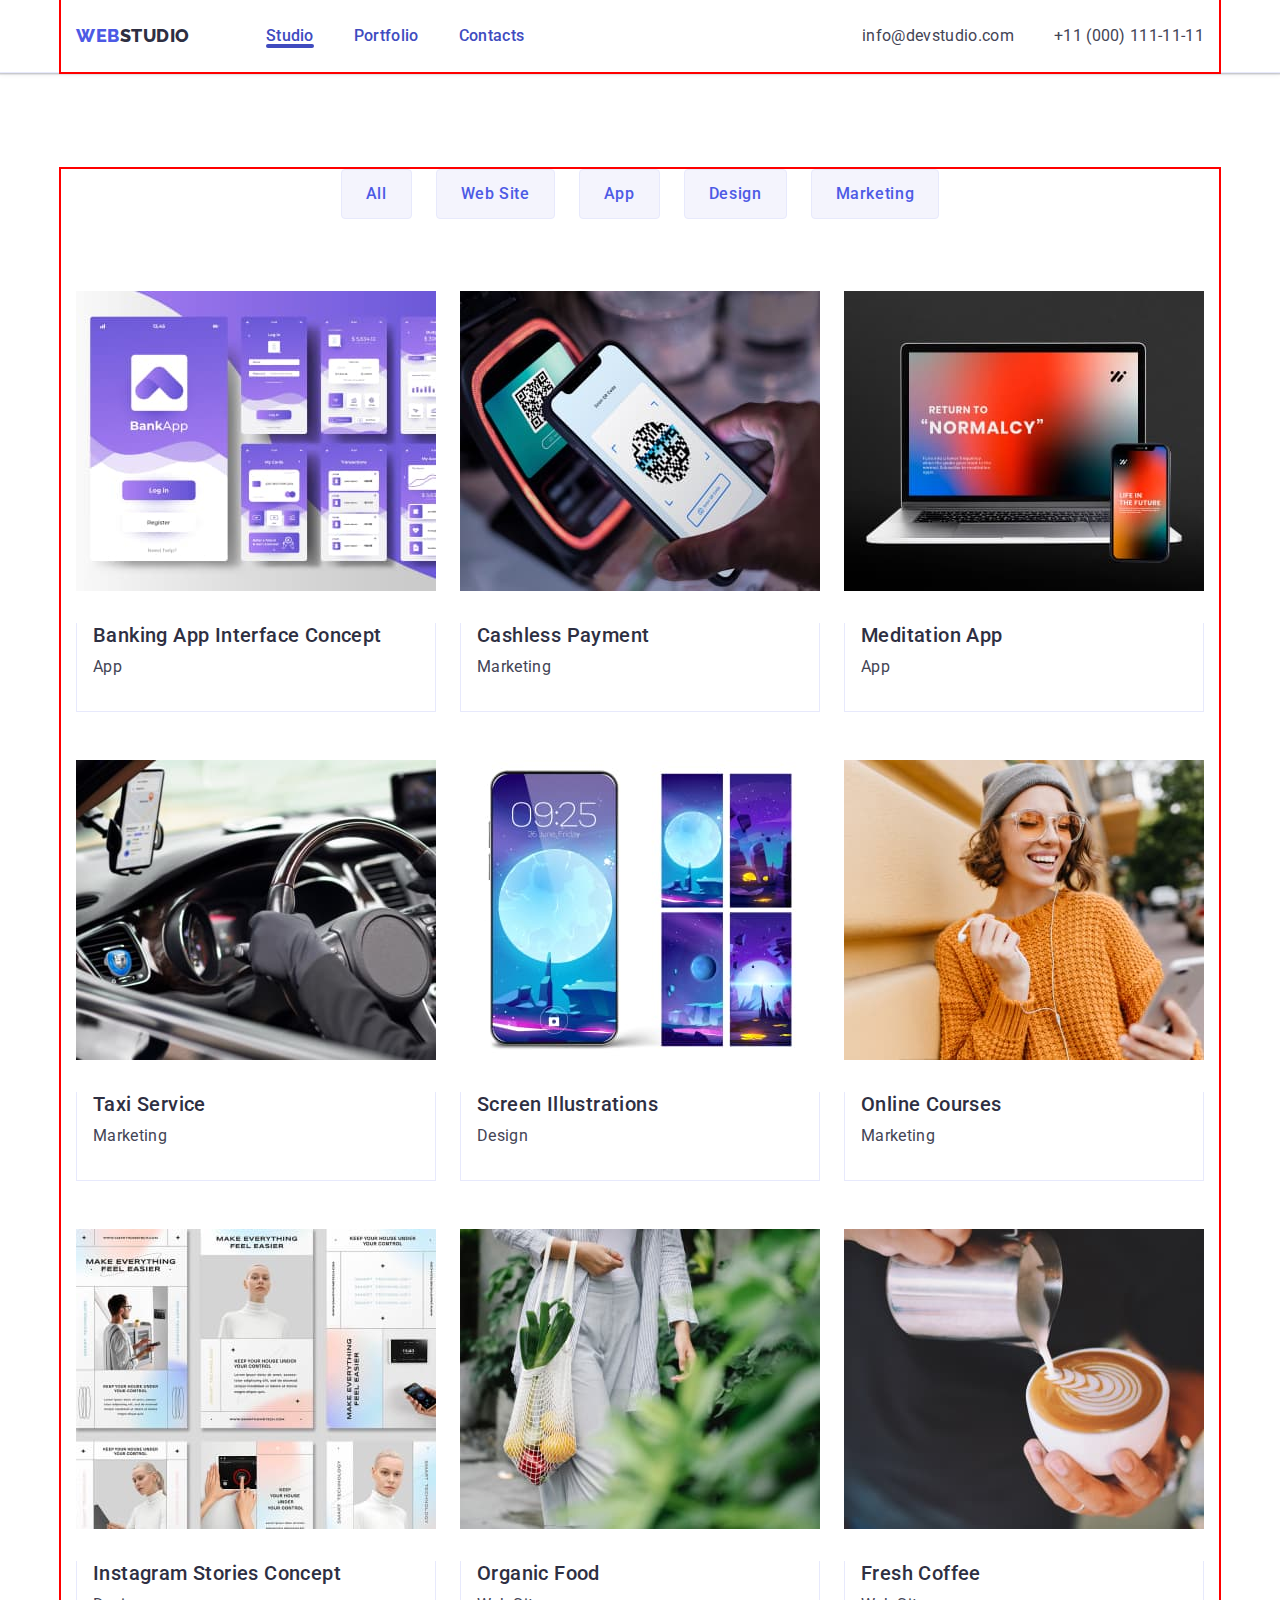
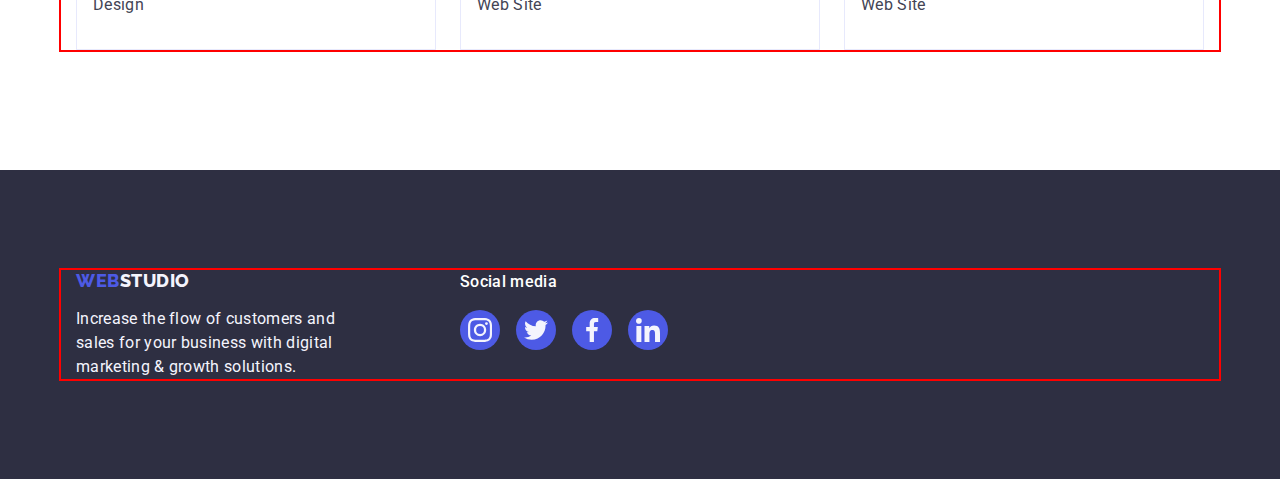
==== commit 6e8a88c5: "Changes2" ====
--- a/portfolio.html
+++ b/portfolio.html
@@ -21,10 +21,9 @@
       <nav class="nav">
         <a class="logo link" href="./index.html">Web<span class="logo-part-top">Studio</span></a>
         <ul class="nav-list list">
-          <li class="heder-nav"><a class="list-items link nav-list-item" href="./index.html">Studio</a></li>
+          <li class="heder-nav"><a class="list-items link nav-list-item active" href="./index.html">Studio</a></li>
           <li class="heder-nav">
-            <!DOCTYPE html>
-            <a class="list-items link nav-list-item active" href="./portfolio.html">Portfolio</a>
+            <a class="list-items link nav-list-item" href="./portfolio.html">Portfolio</a>
           </li>
           <li class="heder-nav"><a class="list-items link nav-list-item" href="">Contacts</a></li>
         </ul>
--- a/css/style.css
+++ b/css/style.css
@@ -552,7 +552,7 @@
 }
 
 .links-portfolio:hover,
-.links-portfolio: :focus {
+.links-portfolio:focus {
   transform: translateY(0%);
 }
 
@@ -638,7 +638,7 @@
   top: 50%;
 
   width: 408px;
-  min-height: 584px;
+  min-height: 576px;
 
   transform: translate(-50%, -50%);
 
@@ -656,17 +656,27 @@
   display: flex;
   justify-content: center;
   align-items: center;
-  pad: 0;
+  padding: 0;
 
   width: 24px;
   height: 24px;
   background: #E7E9FC;
   border: 1px solid rgba(0, 0, 0, 0.1);
   border-radius: 50%;
+  transition: background-color 250ms cubic-bezier(0.4, 0, 0.2, 1),
+  border 250ms cubic-bezier(0.4, 0, 0.2, 1);
+}
+
+.modal-close-btn:hover,
+.modal-close-btn:focus {
+  background-color: #404bbf;
+  border: none;
+  fill: #ffffff;
 }
 
 .modal-close-icon {
   fill: rgba(46, 47, 66, 1);
+  transition: fill 250ms cubic-bezier(0.4, 0, 0.2, 1);
 }
 
 /* OVERLAY */
@@ -674,17 +684,6 @@
   position: relative;
   overflow: hidden;
 }
-
-/* .overlay {
-  position: absolute;
-    top: 0;
-    left: 0;
-    transform: translateY(100%);
-    width: 100%;
-    height: 100%;
-    transition: transform var(--animation-time);
-
-} */
 
 .portfolio-thumb:hover .overlay-text {
   transform: translateY(0%);
